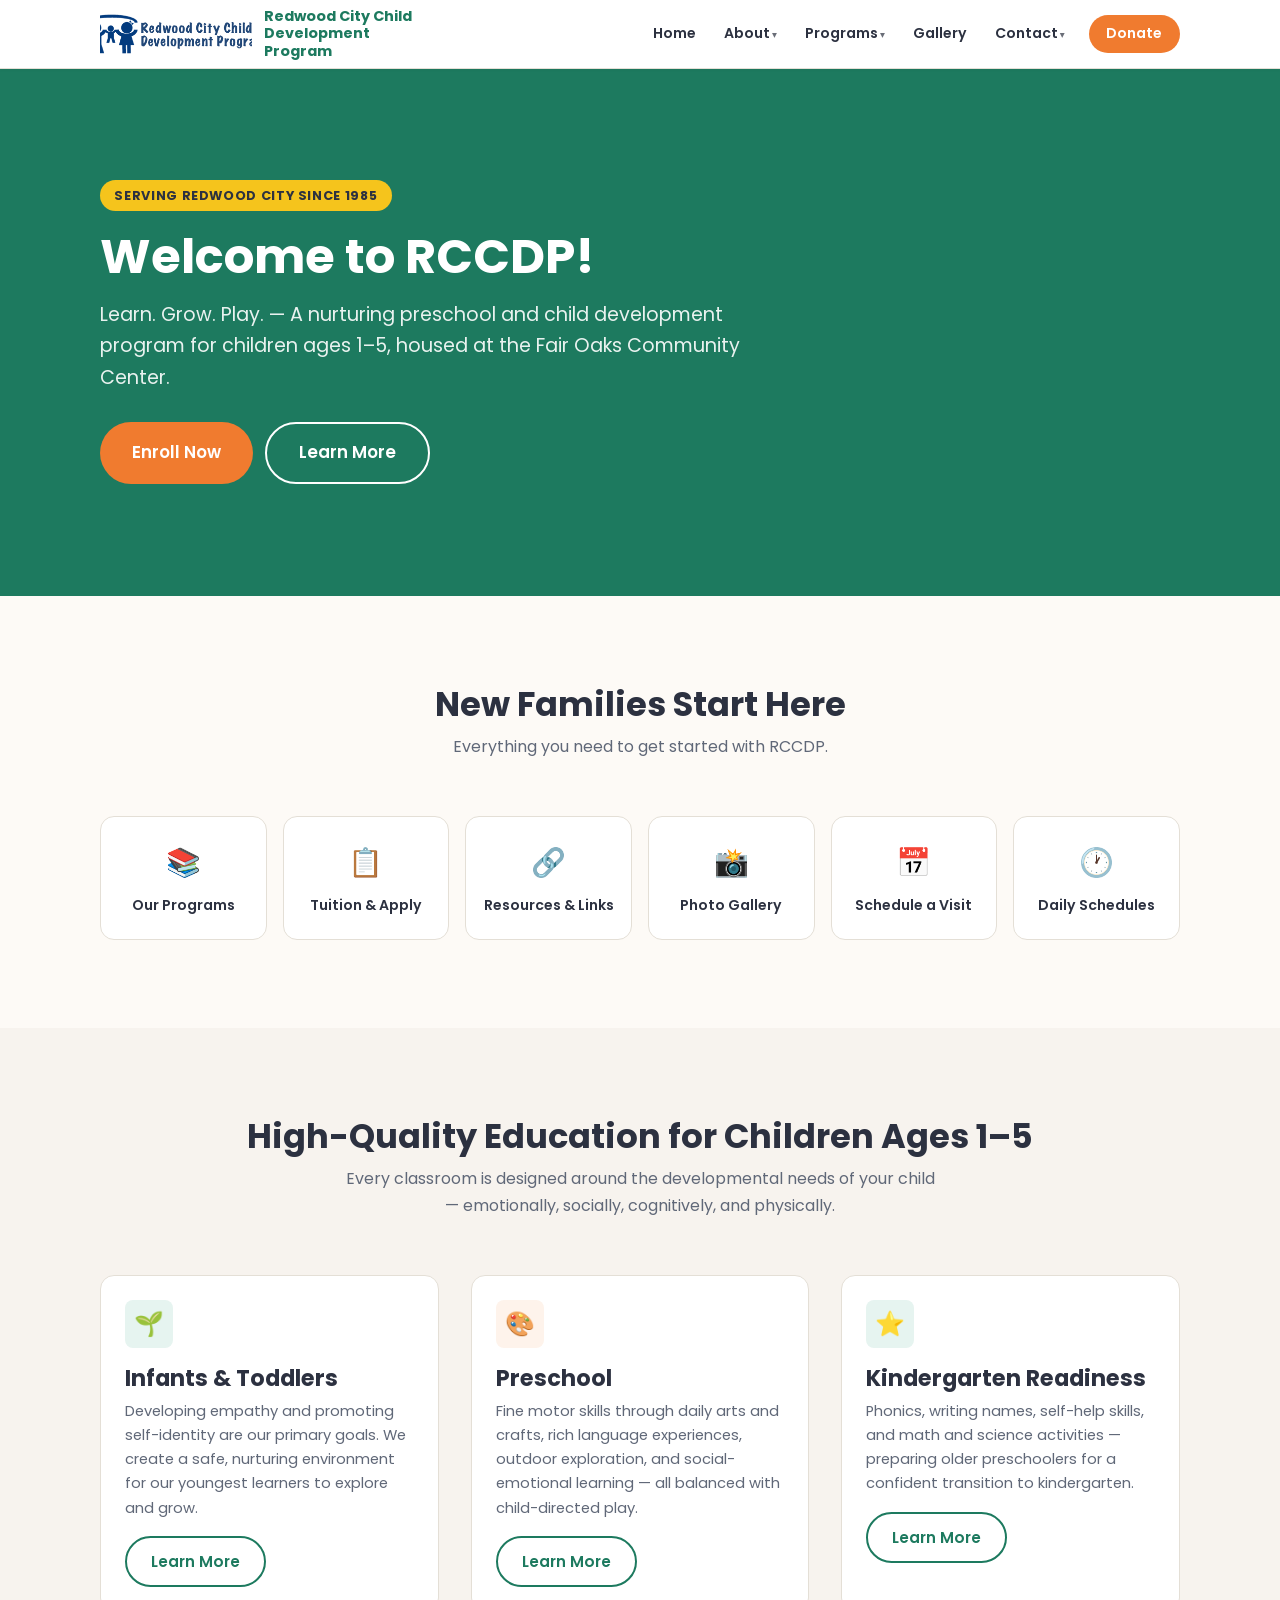
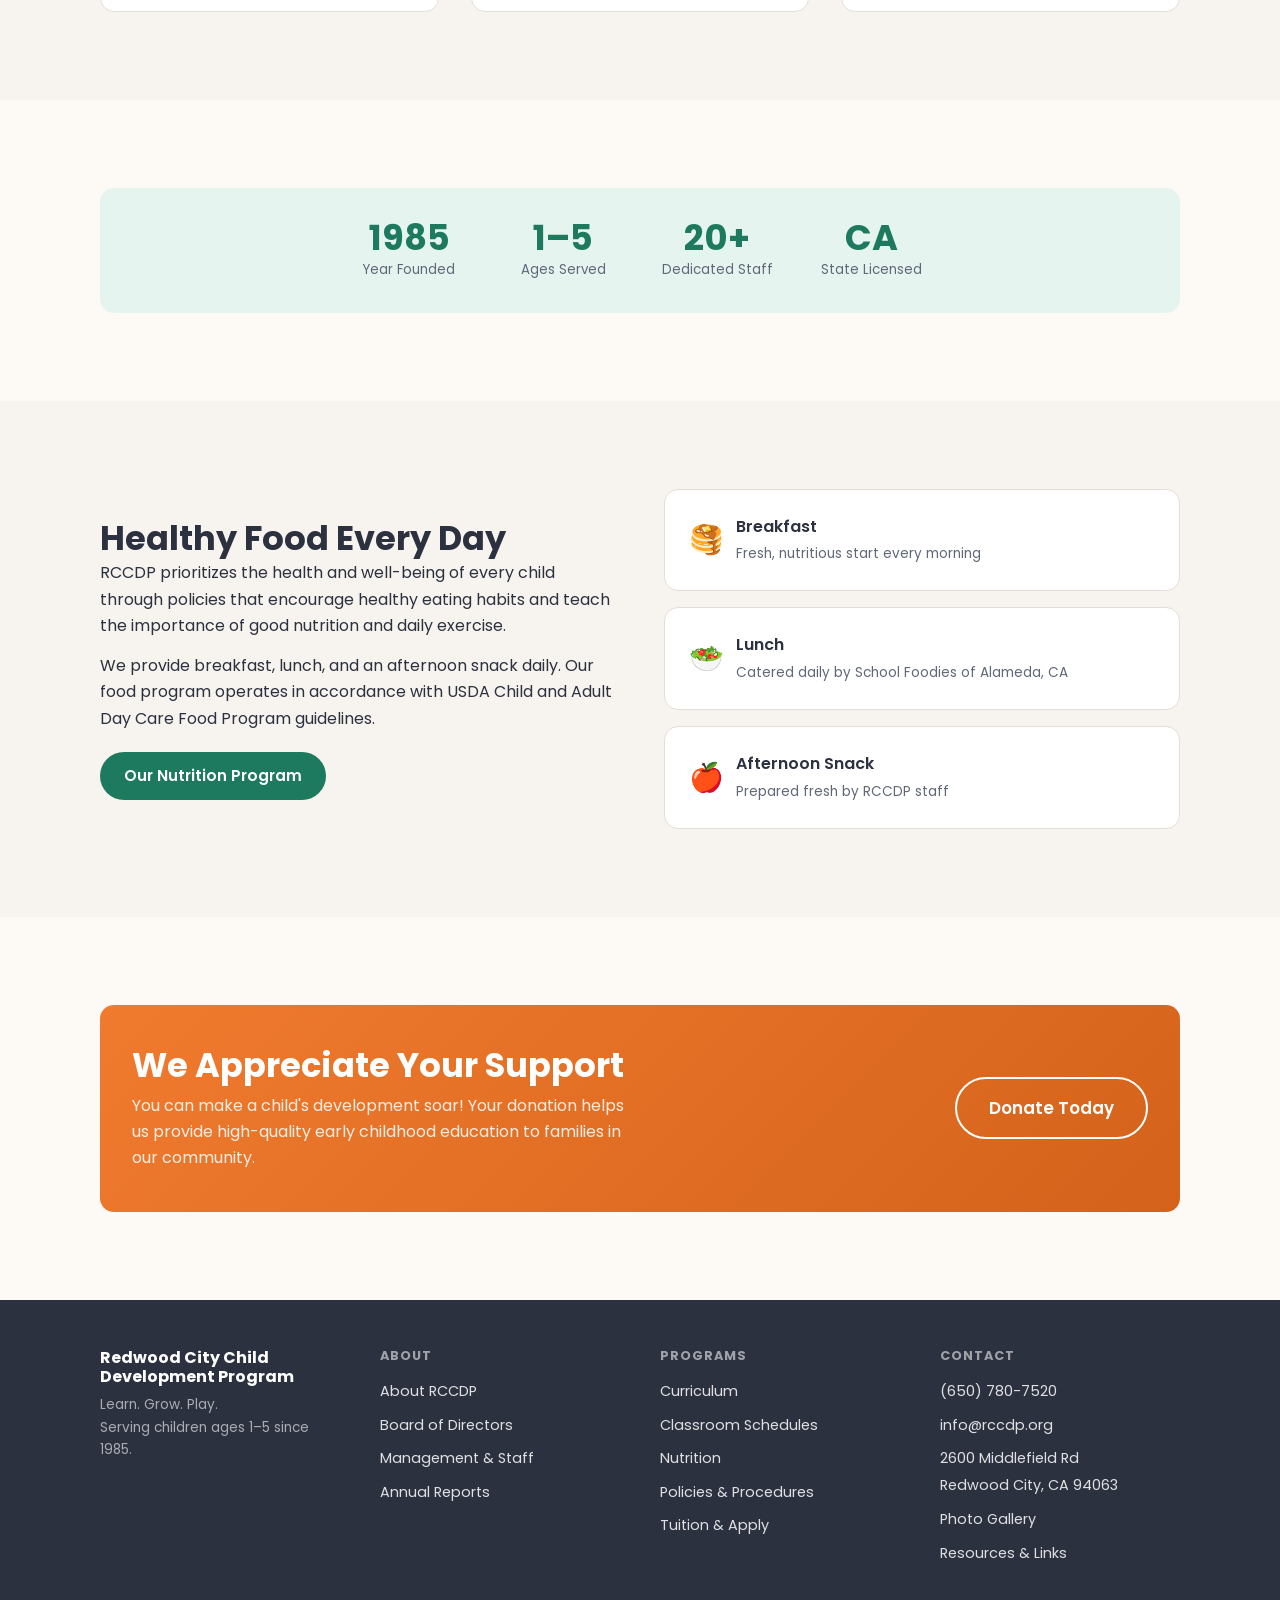
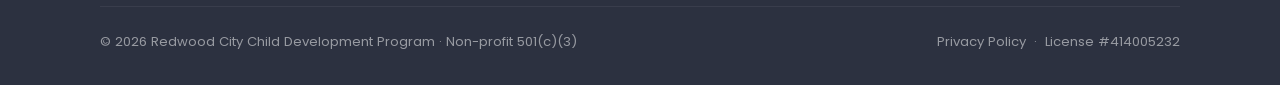
==== index.html @ 1f9e3716 "Build complete static site scaffold for RCCDP migration - 14 HTML pages with new URL structure (/abo" ====
<!DOCTYPE html>
<html lang="en">
<head>
  <meta charset="UTF-8">
  <meta name="viewport" content="width=device-width, initial-scale=1.0">
  <title>Redwood City Child Development Program — Learn. Grow. Play.</title>
  <meta name="description" content="RCCDP is a private, non-profit preschool and child development program in Redwood City, CA, serving children ages 1–5 since 1985.">
  <link rel="icon" type="image/png" href="/assets/images/favicon-32.png">
  <link rel="preconnect" href="https://fonts.googleapis.com">
  <link rel="preconnect" href="https://fonts.gstatic.com" crossorigin>
  <link href="https://fonts.googleapis.com/css2?family=Poppins:wght@400;500;600;700&display=swap" rel="stylesheet">
  <link rel="stylesheet" href="/assets/css/style.css">
</head>
<body>

<div id="site-header"></div>

<main id="main">

  <!-- ── Hero ─────────────────────────────────────────────────── -->
  <section class="hero">
    <div class="container hero__inner">
      <div>
        <span class="hero__badge">Serving Redwood City Since 1985</span>
        <h1>Welcome to RCCDP!</h1>
        <p class="hero__sub">Learn. Grow. Play. — A nurturing preschool and child development program for children ages&nbsp;1–5, housed at the Fair&nbsp;Oaks Community Center.</p>
        <div class="hero__ctas">
          <a href="/enroll/" class="btn btn--accent btn--lg">Enroll Now</a>
          <a href="/about/" class="btn btn--outline-white btn--lg">Learn More</a>
        </div>
      </div>
    </div>
  </section>

  <!-- ── New Families Start Here ───────────────────────────────── -->
  <section class="section">
    <div class="container">
      <div class="section__header">
        <h2>New Families Start Here</h2>
        <p>Everything you need to get started with RCCDP.</p>
      </div>
      <nav class="quicklinks" aria-label="Quick links for new families">
        <a href="/programs/curriculum/" class="quicklink">
          <span class="quicklink__icon">📚</span>
          Our Programs
        </a>
        <a href="/enroll/" class="quicklink">
          <span class="quicklink__icon">📋</span>
          Tuition &amp; Apply
        </a>
        <a href="/resources/" class="quicklink">
          <span class="quicklink__icon">🔗</span>
          Resources &amp; Links
        </a>
        <a href="/gallery/" class="quicklink">
          <span class="quicklink__icon">📸</span>
          Photo Gallery
        </a>
        <a href="/contact/" class="quicklink">
          <span class="quicklink__icon">📅</span>
          Schedule a Visit
        </a>
        <a href="/programs/schedules/" class="quicklink">
          <span class="quicklink__icon">🕐</span>
          Daily Schedules
        </a>
      </nav>
    </div>
  </section>

  <!-- ── Program Groups ─────────────────────────────────────────── -->
  <section class="section section--alt">
    <div class="container">
      <div class="section__header">
        <h2>High-Quality Education for Children Ages&nbsp;1–5</h2>
        <p>Every classroom is designed around the developmental needs of your child — emotionally, socially, cognitively, and physically.</p>
      </div>
      <div class="grid-3">

        <div class="card">
          <div class="card__body">
            <div class="card__icon card__icon--primary">🌱</div>
            <h3>Infants &amp; Toddlers</h3>
            <p>Developing empathy and promoting self-identity are our primary goals. We create a safe, nurturing environment for our youngest learners to explore and grow.</p>
            <a href="/programs/curriculum/#toddlers" class="btn btn--outline" style="margin-top:1rem">Learn More</a>
          </div>
        </div>

        <div class="card">
          <div class="card__body">
            <div class="card__icon card__icon--accent">🎨</div>
            <h3>Preschool</h3>
            <p>Fine motor skills through daily arts and crafts, rich language experiences, outdoor exploration, and social-emotional learning — all balanced with child-directed play.</p>
            <a href="/programs/curriculum/#preschool" class="btn btn--outline" style="margin-top:1rem">Learn More</a>
          </div>
        </div>

        <div class="card">
          <div class="card__body">
            <div class="card__icon card__icon--primary">⭐</div>
            <h3>Kindergarten Readiness</h3>
            <p>Phonics, writing names, self-help skills, and math and science activities — preparing older preschoolers for a confident transition to kindergarten.</p>
            <a href="/programs/curriculum/#kready" class="btn btn--outline" style="margin-top:1rem">Learn More</a>
          </div>
        </div>

      </div>
    </div>
  </section>

  <!-- ── By the numbers ─────────────────────────────────────────── -->
  <section class="section">
    <div class="container">
      <div class="highlight-strip">
        <div class="highlight-strip__item">
          <div class="highlight-strip__num">1985</div>
          <div class="highlight-strip__label">Year Founded</div>
        </div>
        <div class="highlight-strip__item">
          <div class="highlight-strip__num">1–5</div>
          <div class="highlight-strip__label">Ages Served</div>
        </div>
        <div class="highlight-strip__item">
          <div class="highlight-strip__num">20+</div>
          <div class="highlight-strip__label">Dedicated Staff</div>
        </div>
        <div class="highlight-strip__item">
          <div class="highlight-strip__num">CA</div>
          <div class="highlight-strip__label">State Licensed</div>
        </div>
      </div>
    </div>
  </section>

  <!-- ── Nutrition ──────────────────────────────────────────────── -->
  <section class="section section--alt">
    <div class="container">
      <div class="grid-2" style="align-items:center; gap:3rem">
        <div>
          <h2>Healthy Food Every Day</h2>
          <p>RCCDP prioritizes the health and well-being of every child through policies that encourage healthy eating habits and teach the importance of good nutrition and daily exercise.</p>
          <p>We provide breakfast, lunch, and an afternoon snack daily. Our food program operates in accordance with USDA Child and Adult Day Care Food Program guidelines.</p>
          <a href="/programs/nutrition/" class="btn btn--primary" style="margin-top:1.25rem">Our Nutrition Program</a>
        </div>
        <div style="display:grid; gap:1rem">
          <div class="card">
            <div class="card__body" style="display:flex; gap:.75rem; align-items:center">
              <span style="font-size:1.75rem">🥞</span>
              <div><strong>Breakfast</strong><br><span style="font-size:.85rem; color:var(--clr-text-muted)">Fresh, nutritious start every morning</span></div>
            </div>
          </div>
          <div class="card">
            <div class="card__body" style="display:flex; gap:.75rem; align-items:center">
              <span style="font-size:1.75rem">🥗</span>
              <div><strong>Lunch</strong><br><span style="font-size:.85rem; color:var(--clr-text-muted)">Catered daily by School Foodies of Alameda, CA</span></div>
            </div>
          </div>
          <div class="card">
            <div class="card__body" style="display:flex; gap:.75rem; align-items:center">
              <span style="font-size:1.75rem">🍎</span>
              <div><strong>Afternoon Snack</strong><br><span style="font-size:.85rem; color:var(--clr-text-muted)">Prepared fresh by RCCDP staff</span></div>
            </div>
          </div>
        </div>
      </div>
    </div>
  </section>

  <!-- ── CTA ────────────────────────────────────────────────────── -->
  <section class="section">
    <div class="container">
      <div class="cta-banner">
        <div>
          <h2>We Appreciate Your Support</h2>
          <p>You can make a child's development soar! Your donation helps us provide high-quality early childhood education to families in our community.</p>
        </div>
        <a href="https://www.paypal.com/donate/?hosted_button_id=RCCDP"
           class="btn btn--outline-white btn--lg"
           target="_blank" rel="noopener noreferrer">Donate Today</a>
      </div>
    </div>
  </section>

</main>

<div id="site-footer"></div>
<script src="/assets/js/components.js"></script>
</body>
</html>
---- assets/css/style.css ----
/* =========================================================
   RCCDP — style.css
   Redwood City Child Development Program
   Design: warm, modern, kid-friendly, accessible (WCAG AA)
   Font: Poppins (Google Fonts)
   ========================================================= */

/* --- Design Tokens ---------------------------------------- */
:root {
  --clr-primary:       #1d7a5f;   /* deep teal — trustworthy, growth */
  --clr-primary-dark:  #145e49;
  --clr-primary-light: #e6f4f0;

  --clr-accent:        #f07b2f;   /* warm orange — energy, joy */
  --clr-accent-dark:   #d4621a;
  --clr-accent-light:  #fef3eb;

  --clr-yellow:        #f5c41c;   /* sunshine yellow */

  --clr-bg:            #fdfaf6;   /* warm cream — not stark white */
  --clr-surface:       #ffffff;
  --clr-surface-alt:   #f7f3ee;

  --clr-text:          #2c3140;   /* charcoal, not pure black */
  --clr-text-muted:    #606878;
  --clr-border:        #e4dfd6;

  --font:              'Poppins', system-ui, sans-serif;
  --radius:            14px;
  --radius-sm:          8px;
  --radius-pill:       999px;

  --shadow-sm:  0 1px 4px rgba(0,0,0,0.07);
  --shadow:     0 3px 14px rgba(0,0,0,0.09);
  --shadow-lg:  0 8px 32px rgba(0,0,0,0.12);

  --nav-h:      68px;
  --max-w:      1160px;
  --gap:        clamp(1rem, 3vw, 2rem);
}

/* --- Reset ------------------------------------------------- */
*, *::before, *::after { box-sizing: border-box; margin: 0; padding: 0; }
html { scroll-behavior: smooth; }
img, svg { display: block; max-width: 100%; }
a { color: inherit; }
ul, ol { list-style: none; }
button { cursor: pointer; font: inherit; border: none; background: none; }
table { border-collapse: collapse; width: 100%; }

/* --- Base -------------------------------------------------- */
body {
  font-family: var(--font);
  font-size: 1rem;
  line-height: 1.65;
  color: var(--clr-text);
  background: var(--clr-bg);
}

h1, h2, h3, h4 {
  line-height: 1.25;
  font-weight: 700;
  color: var(--clr-text);
}
h1 { font-size: clamp(2rem, 5vw, 3rem); }
h2 { font-size: clamp(1.5rem, 3.5vw, 2.1rem); }
h3 { font-size: clamp(1.1rem, 2.5vw, 1.4rem); }
h4 { font-size: 1.05rem; }

p + p { margin-top: .85rem; }
p + ul, p + ol { margin-top: .5rem; }
ul.body-list, ol.body-list { padding-left: 1.4rem; list-style: disc; }
ul.body-list li, ol.body-list li { margin-bottom: .35rem; }

strong { font-weight: 600; }

/* --- Layout helpers ---------------------------------------- */
.container {
  width: 100%;
  max-width: var(--max-w);
  margin-inline: auto;
  padding-inline: clamp(1rem, 4vw, 2.5rem);
}

.section {
  padding-block: clamp(3rem, 7vw, 5.5rem);
}

.section--alt {
  background: var(--clr-surface-alt);
}

.section--primary {
  background: var(--clr-primary);
  color: #fff;
}
.section--primary h2,
.section--primary h3,
.section--primary p { color: #fff; }

.section__header {
  text-align: center;
  margin-bottom: clamp(2rem, 5vw, 3.5rem);
}
.section__header h2 { margin-bottom: .5rem; }
.section__header p {
  max-width: 60ch;
  margin-inline: auto;
  color: var(--clr-text-muted);
}
.section--primary .section__header p { color: rgba(255,255,255,.8); }

.grid-2 {
  display: grid;
  grid-template-columns: repeat(auto-fit, minmax(min(100%, 480px), 1fr));
  gap: var(--gap);
}
.grid-3 {
  display: grid;
  grid-template-columns: repeat(auto-fit, minmax(min(100%, 300px), 1fr));
  gap: var(--gap);
}

/* --- Buttons ----------------------------------------------- */
.btn {
  display: inline-flex;
  align-items: center;
  gap: .5rem;
  padding: .7rem 1.5rem;
  border-radius: var(--radius-pill);
  font-weight: 600;
  font-size: .95rem;
  text-decoration: none;
  transition: background .18s, transform .12s, box-shadow .18s;
}
.btn:hover { transform: translateY(-1px); box-shadow: var(--shadow); }
.btn:active { transform: translateY(0); }

.btn--primary {
  background: var(--clr-primary);
  color: #fff;
}
.btn--primary:hover { background: var(--clr-primary-dark); }

.btn--accent {
  background: var(--clr-accent);
  color: #fff;
}
.btn--accent:hover { background: var(--clr-accent-dark); }

.btn--outline {
  border: 2px solid var(--clr-primary);
  color: var(--clr-primary);
  background: transparent;
}
.btn--outline:hover { background: var(--clr-primary); color: #fff; }

.btn--outline-white {
  border: 2px solid #fff;
  color: #fff;
  background: transparent;
}
.btn--outline-white:hover { background: rgba(255,255,255,.15); }

.btn--lg { padding: .95rem 2rem; font-size: 1.05rem; }

/* --- Navigation -------------------------------------------- */
#site-header {
  position: sticky;
  top: 0;
  z-index: 1000;
}

.nav {
  background: var(--clr-surface);
  box-shadow: 0 1px 0 var(--clr-border), var(--shadow-sm);
  height: var(--nav-h);
  display: flex;
  align-items: center;
}

.nav__inner {
  display: flex;
  align-items: center;
  justify-content: space-between;
  gap: 1rem;
  width: 100%;
  max-width: var(--max-w);
  margin-inline: auto;
  padding-inline: clamp(1rem, 4vw, 2.5rem);
}

.nav__logo {
  display: flex;
  align-items: center;
  gap: .75rem;
  text-decoration: none;
  flex-shrink: 0;
}
.nav__logo img {
  height: 46px;
  width: auto;
}
.nav__logo-text {
  font-weight: 700;
  font-size: .9rem;
  line-height: 1.2;
  color: var(--clr-primary);
  max-width: 150px;
}

.nav__links {
  display: flex;
  align-items: center;
  gap: .25rem;
}

.nav__item {
  position: relative;
}

.nav__link {
  display: block;
  padding: .5rem .75rem;
  font-size: .88rem;
  font-weight: 600;
  color: var(--clr-text);
  text-decoration: none;
  border-radius: var(--radius-sm);
  white-space: nowrap;
  transition: color .15s, background .15s;
}
.nav__link:hover,
.nav__link.active { color: var(--clr-primary); background: var(--clr-primary-light); }

.nav__link--donate {
  background: var(--clr-accent);
  color: #fff !important;
  padding: .45rem 1.1rem;
  border-radius: var(--radius-pill);
  margin-left: .5rem;
}
.nav__link--donate:hover { background: var(--clr-accent-dark); }

/* Dropdown */
.nav__item--dropdown:hover .nav__dropdown,
.nav__item--dropdown:focus-within .nav__dropdown { display: block; }

.nav__dropdown-toggle::after {
  content: ' ▾';
  font-size: .7em;
  opacity: .7;
}

.nav__dropdown {
  display: none;
  position: absolute;
  top: calc(100% + 6px);
  left: 0;
  min-width: 210px;
  background: var(--clr-surface);
  border: 1px solid var(--clr-border);
  border-radius: var(--radius-sm);
  box-shadow: var(--shadow);
  padding: .4rem 0;
  z-index: 100;
}
.nav__dropdown a {
  display: block;
  padding: .55rem 1.1rem;
  font-size: .85rem;
  font-weight: 500;
  color: var(--clr-text);
  text-decoration: none;
  transition: background .12s, color .12s;
}
.nav__dropdown a:hover { background: var(--clr-primary-light); color: var(--clr-primary); }

/* Hamburger */
.nav__hamburger {
  display: none;
  flex-direction: column;
  gap: 5px;
  padding: .5rem;
  border-radius: var(--radius-sm);
}
.nav__hamburger span {
  display: block;
  width: 24px;
  height: 2px;
  background: var(--clr-text);
  border-radius: 2px;
  transition: transform .25s, opacity .25s;
}
.nav__hamburger[aria-expanded="true"] span:nth-child(1) { transform: translateY(7px) rotate(45deg); }
.nav__hamburger[aria-expanded="true"] span:nth-child(2) { opacity: 0; }
.nav__hamburger[aria-expanded="true"] span:nth-child(3) { transform: translateY(-7px) rotate(-45deg); }

/* Mobile nav */
.nav__mobile {
  display: none;
  background: var(--clr-surface);
  border-top: 1px solid var(--clr-border);
  padding: 1rem 0 1.5rem;
  box-shadow: var(--shadow);
}
.nav__mobile.open { display: block; }

.nav__mobile-list { padding-inline: 1.5rem; }
.nav__mobile-list > li { border-bottom: 1px solid var(--clr-border); }
.nav__mobile-list > li:last-child { border-bottom: none; }

.nav__mobile-list a {
  display: block;
  padding: .7rem 0;
  font-weight: 600;
  font-size: .95rem;
  color: var(--clr-text);
  text-decoration: none;
}
.nav__mobile-list a:hover { color: var(--clr-primary); }

.nav__mobile-sub { padding-left: 1rem; }
.nav__mobile-sub a {
  font-weight: 400;
  font-size: .9rem;
  padding: .45rem 0;
  color: var(--clr-text-muted);
}

.nav__mobile-donate {
  display: inline-block;
  margin: 1rem 1.5rem 0;
  padding: .65rem 1.5rem;
  background: var(--clr-accent);
  color: #fff !important;
  border-radius: var(--radius-pill);
  font-weight: 700;
  font-size: .95rem;
  text-decoration: none;
}

/* --- Footer ------------------------------------------------ */
.footer {
  background: var(--clr-text);
  color: rgba(255,255,255,.85);
  padding-block: 3rem 2rem;
}
.footer a { color: rgba(255,255,255,.85); text-decoration: none; }
.footer a:hover { color: #fff; text-decoration: underline; }

.footer__grid {
  display: grid;
  grid-template-columns: repeat(auto-fit, minmax(200px, 1fr));
  gap: 2.5rem;
  margin-bottom: 2.5rem;
}

.footer__brand .nav__logo-text { color: #fff; max-width: 240px; font-size: 1rem; }
.footer__tagline { font-size: .85rem; opacity: .7; margin-top: .5rem; }

.footer__col h4 {
  font-size: .8rem;
  font-weight: 700;
  letter-spacing: .08em;
  text-transform: uppercase;
  color: rgba(255,255,255,.55);
  margin-bottom: .9rem;
}
.footer__col ul li + li { margin-top: .45rem; }
.footer__col ul a { font-size: .9rem; }

.footer__bottom {
  border-top: 1px solid rgba(255,255,255,.1);
  padding-top: 1.5rem;
  display: flex;
  flex-wrap: wrap;
  gap: .75rem;
  justify-content: space-between;
  align-items: center;
  font-size: .82rem;
  opacity: .6;
}

/* --- Hero -------------------------------------------------- */
.hero {
  background: var(--clr-primary);
  color: #fff;
  padding-block: clamp(3.5rem, 9vw, 7rem);
  position: relative;
  overflow: hidden;
}
.hero::before {
  content: '';
  position: absolute;
  inset: 0;
  background: url('/assets/images/hero-bg.jpg') center/cover no-repeat;
  opacity: .18;
}
.hero__inner {
  position: relative;
  display: grid;
  grid-template-columns: 1fr;
  gap: 2rem;
  align-items: center;
}
.hero__badge {
  display: inline-block;
  background: var(--clr-yellow);
  color: var(--clr-text);
  font-size: .8rem;
  font-weight: 700;
  letter-spacing: .05em;
  text-transform: uppercase;
  padding: .3rem .9rem;
  border-radius: var(--radius-pill);
  margin-bottom: 1rem;
}
.hero h1 { color: #fff; margin-bottom: .75rem; }
.hero__sub { font-size: clamp(1rem, 2.5vw, 1.2rem); opacity: .9; max-width: 55ch; margin-bottom: 1.75rem; }
.hero__ctas { display: flex; flex-wrap: wrap; gap: .75rem; }

/* --- Page hero (inner pages) ------------------------------- */
.page-hero {
  background: var(--clr-primary);
  color: #fff;
  padding-block: clamp(2.5rem, 6vw, 4.5rem);
}
.page-hero h1 { color: #fff; margin-bottom: .4rem; }
.page-hero p { opacity: .85; max-width: 60ch; }

/* Breadcrumb */
.breadcrumb {
  font-size: .82rem;
  opacity: .75;
  margin-bottom: .6rem;
}
.breadcrumb a { color: #fff; text-decoration: none; }
.breadcrumb a:hover { text-decoration: underline; }
.breadcrumb span::before { content: ' / '; }

/* --- Cards ------------------------------------------------- */
.card {
  background: var(--clr-surface);
  border: 1px solid var(--clr-border);
  border-radius: var(--radius);
  overflow: hidden;
  transition: box-shadow .2s, transform .2s;
}
.card:hover { box-shadow: var(--shadow); transform: translateY(-2px); }

.card__body { padding: 1.5rem; }
.card__icon {
  width: 48px;
  height: 48px;
  border-radius: var(--radius-sm);
  display: flex;
  align-items: center;
  justify-content: center;
  font-size: 1.5rem;
  margin-bottom: 1rem;
}
.card__icon--primary { background: var(--clr-primary-light); }
.card__icon--accent  { background: var(--clr-accent-light); }

.card h3 { margin-bottom: .4rem; }
.card p  { font-size: .92rem; color: var(--clr-text-muted); }

/* Staff card */
.staff-grid {
  display: grid;
  grid-template-columns: repeat(auto-fill, minmax(min(100%, 260px), 1fr));
  gap: 1.5rem;
}
.staff-card {
  background: var(--clr-surface);
  border: 1px solid var(--clr-border);
  border-radius: var(--radius);
  overflow: hidden;
  text-align: center;
}
.staff-card__photo {
  width: 100%;
  aspect-ratio: 1;
  object-fit: cover;
  background: var(--clr-primary-light);
}
.staff-card__photo-placeholder {
  width: 100%;
  aspect-ratio: 1;
  background: var(--clr-primary-light);
  display: flex;
  align-items: center;
  justify-content: center;
  font-size: 3rem;
  color: var(--clr-primary);
}
.staff-card__body { padding: 1.25rem 1rem; }
.staff-card__name { font-weight: 700; font-size: 1rem; margin-bottom: .15rem; }
.staff-card__title { font-size: .82rem; color: var(--clr-primary); font-weight: 600; margin-bottom: .6rem; }
.staff-card__bio { font-size: .82rem; color: var(--clr-text-muted); line-height: 1.5; }

/* Board card */
.board-grid {
  display: grid;
  grid-template-columns: repeat(auto-fill, minmax(min(100%, 340px), 1fr));
  gap: 1.5rem;
}
.board-card {
  background: var(--clr-surface);
  border: 1px solid var(--clr-border);
  border-radius: var(--radius);
  padding: 1.75rem;
}
.board-card__name { font-weight: 700; font-size: 1.1rem; margin-bottom: .15rem; }
.board-card__role { color: var(--clr-primary); font-weight: 600; font-size: .88rem; margin-bottom: .85rem; }
.board-card p { font-size: .9rem; color: var(--clr-text-muted); line-height: 1.6; }

/* Doc download card */
.doc-grid {
  display: grid;
  grid-template-columns: repeat(auto-fill, minmax(min(100%, 280px), 1fr));
  gap: 1.25rem;
}
.doc-card {
  background: var(--clr-surface);
  border: 1px solid var(--clr-border);
  border-radius: var(--radius);
  padding: 1.25rem 1.5rem;
  display: flex;
  align-items: center;
  gap: 1rem;
  text-decoration: none;
  transition: box-shadow .18s, transform .15s, border-color .15s;
}
.doc-card:hover {
  box-shadow: var(--shadow);
  transform: translateY(-2px);
  border-color: var(--clr-primary);
}
.doc-card__icon {
  font-size: 2rem;
  flex-shrink: 0;
  width: 48px;
  text-align: center;
}
.doc-card__text { flex: 1; min-width: 0; }
.doc-card__name { font-weight: 600; font-size: .95rem; color: var(--clr-text); margin-bottom: .15rem; }
.doc-card__meta { font-size: .8rem; color: var(--clr-text-muted); }

/* --- Tables ------------------------------------------------ */
.table-wrap { overflow-x: auto; -webkit-overflow-scrolling: touch; border-radius: var(--radius); border: 1px solid var(--clr-border); }
.tbl { width: 100%; border-collapse: collapse; font-size: .93rem; }
.tbl thead { background: var(--clr-primary); color: #fff; }
.tbl th { padding: .85rem 1rem; text-align: left; font-weight: 600; font-size: .85rem; letter-spacing: .02em; }
.tbl td { padding: .75rem 1rem; border-top: 1px solid var(--clr-border); }
.tbl tbody tr:hover { background: var(--clr-primary-light); }
.tbl tbody tr:nth-child(even) { background: var(--clr-surface-alt); }
.tbl tbody tr:nth-child(even):hover { background: var(--clr-primary-light); }
.tbl td:first-child { font-weight: 500; }

/* Rate table variant */
.rate-section { margin-bottom: 2.5rem; }
.rate-section h3 {
  background: var(--clr-accent-light);
  border-left: 4px solid var(--clr-accent);
  padding: .75rem 1.1rem;
  border-radius: 0 var(--radius-sm) var(--radius-sm) 0;
  margin-bottom: 0;
  font-size: 1rem;
}

/* --- Highlights / feature strips --------------------------- */
.highlight-strip {
  display: flex;
  flex-wrap: wrap;
  gap: 1.5rem;
  align-items: center;
  justify-content: center;
  padding: 2rem;
  background: var(--clr-primary-light);
  border-radius: var(--radius);
}
.highlight-strip__item {
  text-align: center;
  min-width: 130px;
}
.highlight-strip__num {
  font-size: 2.2rem;
  font-weight: 700;
  color: var(--clr-primary);
  line-height: 1;
}
.highlight-strip__label { font-size: .83rem; color: var(--clr-text-muted); margin-top: .2rem; }

/* --- Quick links (homepage) -------------------------------- */
.quicklinks {
  display: grid;
  grid-template-columns: repeat(auto-fit, minmax(150px, 1fr));
  gap: 1rem;
}
.quicklink {
  display: flex;
  flex-direction: column;
  align-items: center;
  gap: .5rem;
  padding: 1.4rem 1rem;
  background: var(--clr-surface);
  border: 1px solid var(--clr-border);
  border-radius: var(--radius);
  text-decoration: none;
  color: var(--clr-text);
  font-weight: 600;
  font-size: .88rem;
  text-align: center;
  transition: box-shadow .18s, transform .15s, border-color .15s, background .15s;
}
.quicklink:hover {
  border-color: var(--clr-primary);
  background: var(--clr-primary-light);
  color: var(--clr-primary);
  transform: translateY(-2px);
  box-shadow: var(--shadow-sm);
}
.quicklink__icon { font-size: 1.75rem; }

/* --- CTA banner -------------------------------------------- */
.cta-banner {
  background: linear-gradient(135deg, var(--clr-accent) 0%, #d4621a 100%);
  color: #fff;
  border-radius: var(--radius);
  padding: 2.5rem 2rem;
  display: flex;
  flex-wrap: wrap;
  align-items: center;
  justify-content: space-between;
  gap: 1.5rem;
}
.cta-banner h2 { color: #fff; margin-bottom: .35rem; }
.cta-banner p  { color: rgba(255,255,255,.88); max-width: 50ch; }
.cta-banner .btn--outline-white:hover { background: rgba(255,255,255,.2); }

/* --- Contact info ------------------------------------------ */
.contact-block {
  display: flex;
  gap: 1rem;
  align-items: flex-start;
  margin-bottom: 1.25rem;
}
.contact-block__icon {
  font-size: 1.25rem;
  flex-shrink: 0;
  width: 36px;
  height: 36px;
  background: var(--clr-primary-light);
  border-radius: 50%;
  display: flex;
  align-items: center;
  justify-content: center;
  color: var(--clr-primary);
}
.contact-block__label { font-size: .78rem; font-weight: 600; text-transform: uppercase; letter-spacing: .06em; color: var(--clr-text-muted); margin-bottom: .15rem; }
.contact-block__val { font-weight: 500; }
.contact-block__val a { color: var(--clr-primary); text-decoration: none; }
.contact-block__val a:hover { text-decoration: underline; }

/* --- Resources list ---------------------------------------- */
.resource-group { margin-bottom: 2.5rem; }
.resource-group h3 {
  font-size: 1rem;
  font-weight: 700;
  color: var(--clr-primary);
  border-bottom: 2px solid var(--clr-primary-light);
  padding-bottom: .4rem;
  margin-bottom: 1rem;
}
.resource-list li {
  padding: .5rem 0;
  border-bottom: 1px solid var(--clr-border);
  font-size: .93rem;
}
.resource-list li:last-child { border-bottom: none; }
.resource-list a { color: var(--clr-primary); text-decoration: none; font-weight: 500; }
.resource-list a:hover { text-decoration: underline; }

/* --- Lightbox ---------------------------------------------- */
.lightbox-overlay {
  display: none;
  position: fixed;
  inset: 0;
  background: rgba(0,0,0,.82);
  z-index: 9000;
  align-items: center;
  justify-content: center;
  padding: 1rem;
}
.lightbox-overlay.open { display: flex; }
.lightbox-box {
  background: #fff;
  border-radius: var(--radius);
  overflow: hidden;
  width: 100%;
  max-width: 900px;
  max-height: 90vh;
  display: flex;
  flex-direction: column;
  box-shadow: var(--shadow-lg);
}
.lightbox-bar {
  display: flex;
  align-items: center;
  justify-content: space-between;
  padding: .75rem 1rem;
  border-bottom: 1px solid var(--clr-border);
  background: var(--clr-surface-alt);
}
.lightbox-title { font-weight: 600; font-size: .92rem; color: var(--clr-text); white-space: nowrap; overflow: hidden; text-overflow: ellipsis; }
.lightbox-close {
  font-size: 1.4rem;
  color: var(--clr-text-muted);
  padding: .2rem .5rem;
  border-radius: var(--radius-sm);
}
.lightbox-close:hover { background: var(--clr-border); color: var(--clr-text); }
.lightbox-iframe {
  flex: 1;
  width: 100%;
  min-height: 500px;
  border: none;
}
.lightbox-fallback { padding: 2rem; text-align: center; font-size: .92rem; }
.lightbox-fallback a { color: var(--clr-primary); font-weight: 600; }

/* Gallery grid */
.gallery-grid {
  display: grid;
  grid-template-columns: repeat(auto-fill, minmax(min(100%, 240px), 1fr));
  gap: .75rem;
}
.gallery-thumb {
  aspect-ratio: 1;
  overflow: hidden;
  border-radius: var(--radius-sm);
  cursor: pointer;
  position: relative;
}
.gallery-thumb img {
  width: 100%;
  height: 100%;
  object-fit: cover;
  transition: transform .25s;
}
.gallery-thumb:hover img { transform: scale(1.05); }
.gallery-thumb::after {
  content: '🔍';
  position: absolute;
  inset: 0;
  background: rgba(0,0,0,.35);
  display: flex;
  align-items: center;
  justify-content: center;
  font-size: 1.5rem;
  opacity: 0;
  transition: opacity .2s;
}
.gallery-thumb:hover::after { opacity: 1; }

/* --- Stories ----------------------------------------------- */
.story-card {
  background: var(--clr-surface);
  border: 1px solid var(--clr-border);
  border-left: 4px solid var(--clr-primary);
  border-radius: 0 var(--radius) var(--radius) 0;
  padding: 1.5rem 1.75rem;
}
.story-card h3 { margin-bottom: .5rem; }
.story-card p { font-size: .92rem; color: var(--clr-text-muted); }

/* --- Notices ----------------------------------------------- */
.notice {
  background: var(--clr-primary-light);
  border-left: 4px solid var(--clr-primary);
  border-radius: 0 var(--radius-sm) var(--radius-sm) 0;
  padding: 1rem 1.25rem;
  font-size: .9rem;
  color: var(--clr-text);
}
.notice a { color: var(--clr-primary); }

/* USDA notice */
.usda-notice {
  background: var(--clr-surface-alt);
  border: 1px solid var(--clr-border);
  border-radius: var(--radius-sm);
  padding: 1.1rem 1.25rem;
  font-size: .8rem;
  color: var(--clr-text-muted);
  margin-top: 2rem;
}

/* --- Schedule label chips ---------------------------------- */
.chip {
  display: inline-block;
  padding: .2rem .7rem;
  border-radius: var(--radius-pill);
  font-size: .75rem;
  font-weight: 700;
  letter-spacing: .03em;
}
.chip--primary { background: var(--clr-primary-light); color: var(--clr-primary); }
.chip--accent  { background: var(--clr-accent-light);  color: var(--clr-accent-dark); }

/* --- Privacy policy prose ---------------------------------- */
.prose h2 { margin-top: 2.5rem; margin-bottom: .75rem; font-size: 1.3rem; }
.prose h3 { margin-top: 2rem; margin-bottom: .5rem; }
.prose p  { margin-bottom: 1rem; }
.prose ul { list-style: disc; padding-left: 1.5rem; margin-bottom: 1rem; }
.prose ul li { margin-bottom: .3rem; }
.prose a  { color: var(--clr-primary); }

/* --- Responsive -------------------------------------------- */
@media (max-width: 860px) {
  .nav__links { display: none; }
  .nav__hamburger { display: flex; }
}

@media (max-width: 600px) {
  .cta-banner { flex-direction: column; text-align: center; }
  .highlight-strip { gap: 1rem; }
  .hero__ctas { flex-direction: column; align-items: flex-start; }
}

/* --- Skip link (accessibility) ----------------------------- */
.skip-link {
  position: absolute;
  top: -100%;
  left: 0;
  background: var(--clr-primary);
  color: #fff;
  padding: .5rem 1rem;
  border-radius: 0 0 var(--radius-sm) 0;
  font-weight: 600;
  z-index: 9999;
}
.skip-link:focus { top: 0; }
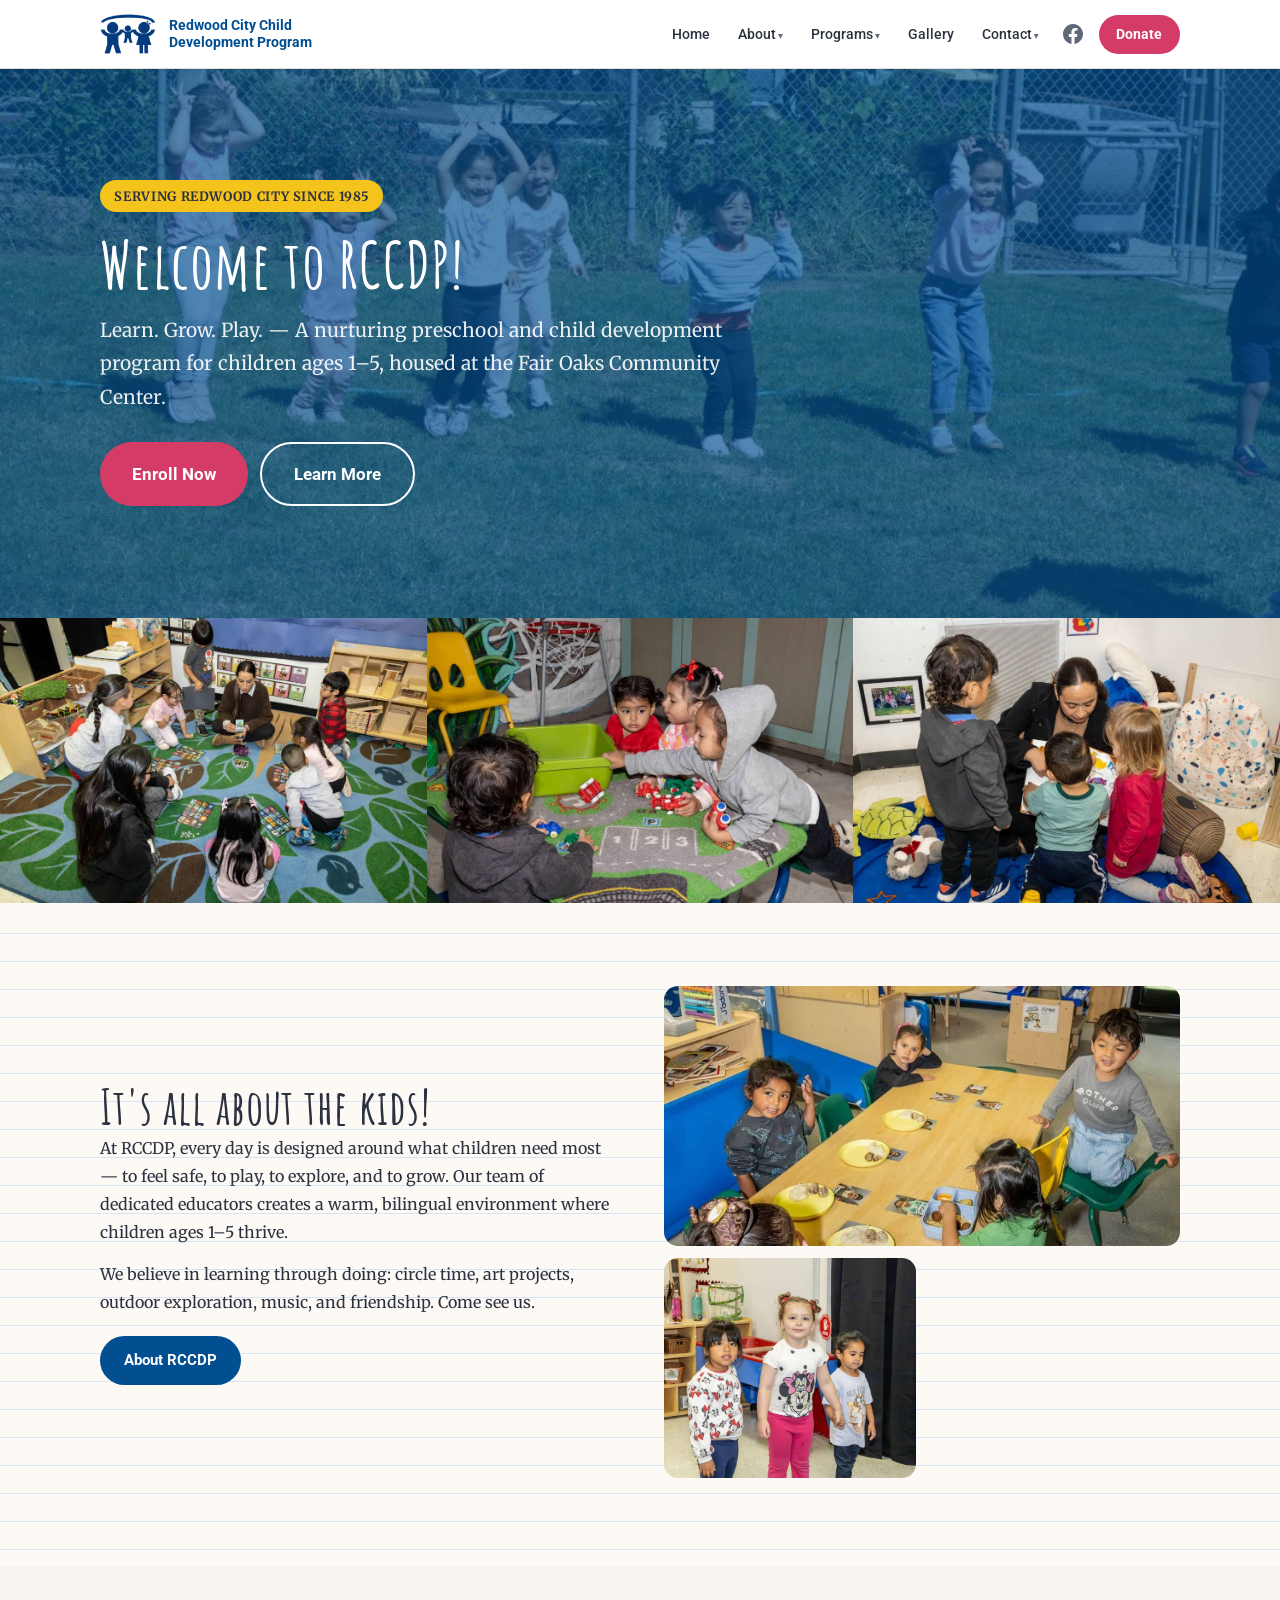
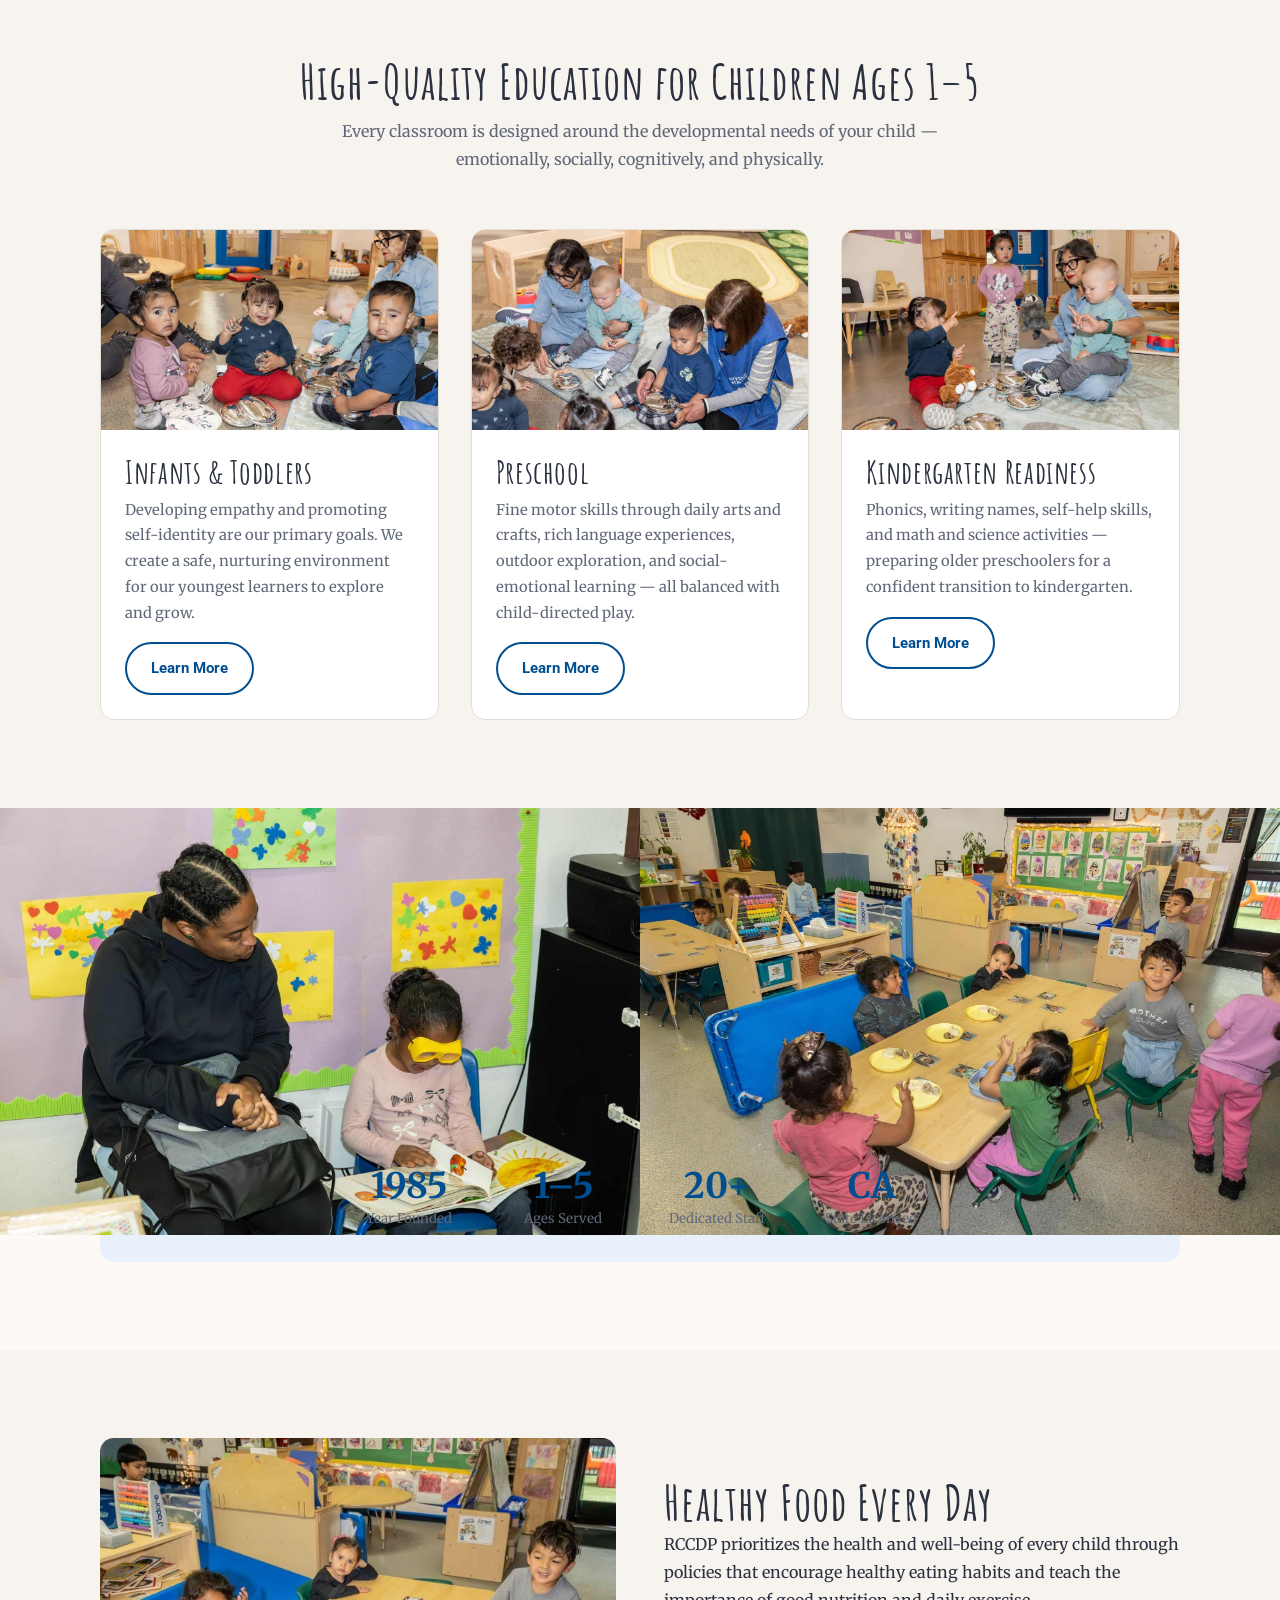
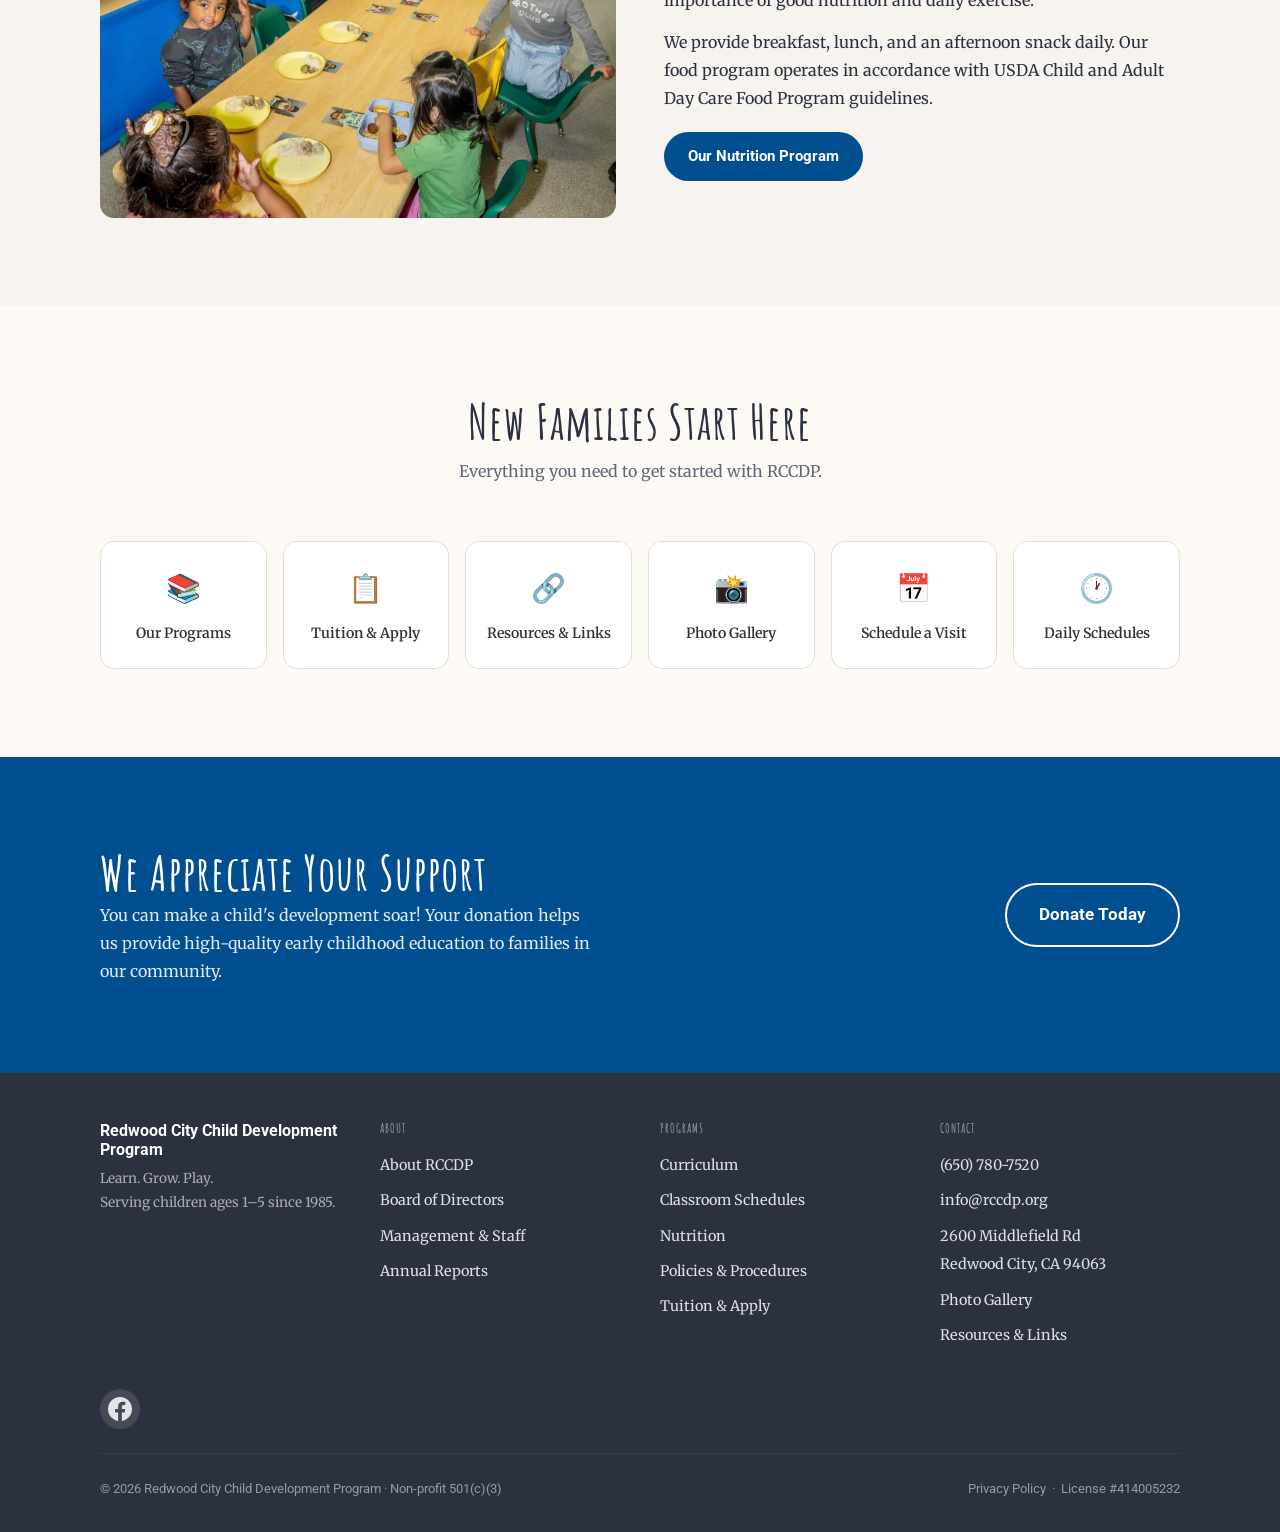
==== commit ff8ef005: "Photos: fix staff crop, homepage photos, hero photos on all pages Staff photos: - Replace 600x600 WP" ====
--- a/index.html
+++ b/index.html
@@ -8,7 +8,6 @@
   <link rel="icon" type="image/png" href="/assets/images/favicon-32.png">
   <link rel="preconnect" href="https://fonts.googleapis.com">
   <link rel="preconnect" href="https://fonts.gstatic.com" crossorigin>
-  <link href="https://fonts.googleapis.com/css2?family=Poppins:wght@400;500;600;700&display=swap" rel="stylesheet">
   <link rel="stylesheet" href="/assets/css/style.css">
 </head>
 <body>
@@ -32,39 +31,28 @@
     </div>
   </section>
 
-  <!-- ── New Families Start Here ───────────────────────────────── -->
-  <section class="section">
-    <div class="container">
-      <div class="section__header">
-        <h2>New Families Start Here</h2>
-        <p>Everything you need to get started with RCCDP.</p>
-      </div>
-      <nav class="quicklinks" aria-label="Quick links for new families">
-        <a href="/programs/curriculum/" class="quicklink">
-          <span class="quicklink__icon">📚</span>
-          Our Programs
-        </a>
-        <a href="/enroll/" class="quicklink">
-          <span class="quicklink__icon">📋</span>
-          Tuition &amp; Apply
-        </a>
-        <a href="/resources/" class="quicklink">
-          <span class="quicklink__icon">🔗</span>
-          Resources &amp; Links
-        </a>
-        <a href="/gallery/" class="quicklink">
-          <span class="quicklink__icon">📸</span>
-          Photo Gallery
-        </a>
-        <a href="/contact/" class="quicklink">
-          <span class="quicklink__icon">📅</span>
-          Schedule a Visit
-        </a>
-        <a href="/programs/schedules/" class="quicklink">
-          <span class="quicklink__icon">🕐</span>
-          Daily Schedules
-        </a>
-      </nav>
+  <!-- ── Photo strip ───────────────────────────────────────────── -->
+  <section class="photo-strip" aria-label="Photos of RCCDP children">
+    <img src="/assets/images/SY-0234.jpg" alt="Children in circle time" loading="eager">
+    <img src="/assets/images/SY-0052.jpg" alt="Children playing at RCCDP" loading="eager">
+    <img src="/assets/images/SY-0155.jpg" alt="Classroom activity at RCCDP" loading="eager">
+  </section>
+
+  <!-- ── It's all about the kids ──────────────────────────────── -->
+  <section class="section section--notepad">
+    <div class="container">
+      <div class="grid-2" style="align-items:center; gap:3rem">
+        <div>
+          <h2>It's all about the kids!</h2>
+          <p>At RCCDP, every day is designed around what children need most — to feel safe, to play, to explore, and to grow. Our team of dedicated educators creates a warm, bilingual environment where children ages 1–5 thrive.</p>
+          <p>We believe in learning through doing: circle time, art projects, outdoor exploration, music, and friendship. Come see us.</p>
+          <a href="/about/" class="btn btn--primary" style="margin-top:1.25rem">About RCCDP</a>
+        </div>
+        <div class="photo-collage">
+          <img src="/assets/images/SY-0374.jpg" alt="Children learning at RCCDP" loading="lazy">
+          <img src="/assets/images/SY-0300.jpg" alt="Kids at RCCDP" loading="lazy">
+        </div>
+      </div>
     </div>
   </section>
 
@@ -78,8 +66,9 @@
       <div class="grid-3">
 
         <div class="card">
+          <img src="/assets/images/SY-0001.jpg" alt="Infants and toddlers at RCCDP"
+               loading="lazy" style="width:100%; height:200px; object-fit:cover;">
           <div class="card__body">
-            <div class="card__icon card__icon--primary">🌱</div>
             <h3>Infants &amp; Toddlers</h3>
             <p>Developing empathy and promoting self-identity are our primary goals. We create a safe, nurturing environment for our youngest learners to explore and grow.</p>
             <a href="/programs/curriculum/#toddlers" class="btn btn--outline" style="margin-top:1rem">Learn More</a>
@@ -87,8 +76,9 @@
         </div>
 
         <div class="card">
+          <img src="/assets/images/SY-0083.jpg" alt="Preschool children at RCCDP"
+               loading="lazy" style="width:100%; height:200px; object-fit:cover;">
           <div class="card__body">
-            <div class="card__icon card__icon--accent">🎨</div>
             <h3>Preschool</h3>
             <p>Fine motor skills through daily arts and crafts, rich language experiences, outdoor exploration, and social-emotional learning — all balanced with child-directed play.</p>
             <a href="/programs/curriculum/#preschool" class="btn btn--outline" style="margin-top:1rem">Learn More</a>
@@ -96,8 +86,9 @@
         </div>
 
         <div class="card">
+          <img src="/assets/images/SY-0112.jpg" alt="Kindergarten readiness at RCCDP"
+               loading="lazy" style="width:100%; height:200px; object-fit:cover;">
           <div class="card__body">
-            <div class="card__icon card__icon--primary">⭐</div>
             <h3>Kindergarten Readiness</h3>
             <p>Phonics, writing names, self-help skills, and math and science activities — preparing older preschoolers for a confident transition to kindergarten.</p>
             <a href="/programs/curriculum/#kready" class="btn btn--outline" style="margin-top:1rem">Learn More</a>
@@ -108,6 +99,12 @@
     </div>
   </section>
 
+  <!-- ── Second photo strip ────────────────────────────────────── -->
+  <section class="photo-strip photo-strip--2" aria-label="More photos of RCCDP">
+    <img src="/assets/images/SY-0200.jpg" alt="RCCDP classroom" loading="lazy">
+    <img src="/assets/images/SY-0375.jpg" alt="Children at play" loading="lazy">
+  </section>
+
   <!-- ── By the numbers ─────────────────────────────────────────── -->
   <section class="section">
     <div class="container">
@@ -136,45 +133,63 @@
   <section class="section section--alt">
     <div class="container">
       <div class="grid-2" style="align-items:center; gap:3rem">
+        <img src="/assets/images/SY-0374.jpg" alt="RCCDP nutrition and mealtime"
+             loading="lazy" style="width:100%; border-radius:var(--radius); max-height:380px; object-fit:cover;">
         <div>
           <h2>Healthy Food Every Day</h2>
           <p>RCCDP prioritizes the health and well-being of every child through policies that encourage healthy eating habits and teach the importance of good nutrition and daily exercise.</p>
           <p>We provide breakfast, lunch, and an afternoon snack daily. Our food program operates in accordance with USDA Child and Adult Day Care Food Program guidelines.</p>
           <a href="/programs/nutrition/" class="btn btn--primary" style="margin-top:1.25rem">Our Nutrition Program</a>
         </div>
-        <div style="display:grid; gap:1rem">
-          <div class="card">
-            <div class="card__body" style="display:flex; gap:.75rem; align-items:center">
-              <span style="font-size:1.75rem">🥞</span>
-              <div><strong>Breakfast</strong><br><span style="font-size:.85rem; color:var(--clr-text-muted)">Fresh, nutritious start every morning</span></div>
-            </div>
-          </div>
-          <div class="card">
-            <div class="card__body" style="display:flex; gap:.75rem; align-items:center">
-              <span style="font-size:1.75rem">🥗</span>
-              <div><strong>Lunch</strong><br><span style="font-size:.85rem; color:var(--clr-text-muted)">Catered daily by School Foodies of Alameda, CA</span></div>
-            </div>
-          </div>
-          <div class="card">
-            <div class="card__body" style="display:flex; gap:.75rem; align-items:center">
-              <span style="font-size:1.75rem">🍎</span>
-              <div><strong>Afternoon Snack</strong><br><span style="font-size:.85rem; color:var(--clr-text-muted)">Prepared fresh by RCCDP staff</span></div>
-            </div>
-          </div>
-        </div>
-      </div>
+      </div>
+    </div>
+  </section>
+
+  <!-- ── New Families Start Here ───────────────────────────────── -->
+  <section class="section">
+    <div class="container">
+      <div class="section__header">
+        <h2>New Families Start Here</h2>
+        <p>Everything you need to get started with RCCDP.</p>
+      </div>
+      <nav class="quicklinks" aria-label="Quick links for new families">
+        <a href="/programs/curriculum/" class="quicklink">
+          <span class="quicklink__icon">📚</span>
+          Our Programs
+        </a>
+        <a href="/enroll/" class="quicklink">
+          <span class="quicklink__icon">📋</span>
+          Tuition &amp; Apply
+        </a>
+        <a href="/resources/" class="quicklink">
+          <span class="quicklink__icon">🔗</span>
+          Resources &amp; Links
+        </a>
+        <a href="/gallery/" class="quicklink">
+          <span class="quicklink__icon">📸</span>
+          Photo Gallery
+        </a>
+        <a href="/contact/" class="quicklink">
+          <span class="quicklink__icon">📅</span>
+          Schedule a Visit
+        </a>
+        <a href="/programs/schedules/" class="quicklink">
+          <span class="quicklink__icon">🕐</span>
+          Daily Schedules
+        </a>
+      </nav>
     </div>
   </section>
 
   <!-- ── CTA ────────────────────────────────────────────────────── -->
-  <section class="section">
-    <div class="container">
-      <div class="cta-banner">
+  <section class="section section--primary">
+    <div class="container">
+      <div style="display:flex; flex-wrap:wrap; align-items:center; justify-content:space-between; gap:1.5rem">
         <div>
-          <h2>We Appreciate Your Support</h2>
-          <p>You can make a child's development soar! Your donation helps us provide high-quality early childhood education to families in our community.</p>
-        </div>
-        <a href="https://www.paypal.com/donate/?hosted_button_id=RCCDP"
+          <h2 style="color:#fff">We Appreciate Your Support</h2>
+          <p style="color:rgba(255,255,255,.88); max-width:50ch">You can make a child's development soar! Your donation helps us provide high-quality early childhood education to families in our community.</p>
+        </div>
+        <a href="https://givebutter.com/rccdp"
            class="btn btn--outline-white btn--lg"
            target="_blank" rel="noopener noreferrer">Donate Today</a>
       </div>
--- a/assets/css/style.css
+++ b/assets/css/style.css
@@ -1,21 +1,23 @@
+@import url('https://fonts.googleapis.com/css2?family=Amatic+SC:wght@400;700&family=Merriweather:ital,wght@0,400;0,700;1,400&family=Roboto:wght@400;500;700&display=swap');
+
 /* =========================================================
    RCCDP — style.css
    Redwood City Child Development Program
-   Design: warm, modern, kid-friendly, accessible (WCAG AA)
-   Font: Poppins (Google Fonts)
+   Design: warm, kid-friendly, accessible (WCAG AA)
+   Headings: Amatic SC  |  Body: Merriweather  |  UI: Roboto
    ========================================================= */
 
 /* --- Design Tokens ---------------------------------------- */
 :root {
-  --clr-primary:       #1d7a5f;   /* deep teal — trustworthy, growth */
-  --clr-primary-dark:  #145e49;
-  --clr-primary-light: #e6f4f0;
-
-  --clr-accent:        #f07b2f;   /* warm orange — energy, joy */
-  --clr-accent-dark:   #d4621a;
-  --clr-accent-light:  #fef3eb;
-
-  --clr-yellow:        #f5c41c;   /* sunshine yellow */
+  --clr-primary:       #014e91;   /* Infinity Pro navy */
+  --clr-primary-dark:  #013a6b;
+  --clr-primary-light: #e8f0fb;
+
+  --clr-accent:        #d43c67;   /* Infinity Pro pink — donate, CTAs */
+  --clr-accent-dark:   #b33057;
+  --clr-accent-light:  #fbeaef;
+
+  --clr-yellow:        #f5c41c;   /* sunshine yellow — badges */
 
   --clr-bg:            #fdfaf6;   /* warm cream — not stark white */
   --clr-surface:       #ffffff;
@@ -25,7 +27,14 @@
   --clr-text-muted:    #606878;
   --clr-border:        #e4dfd6;
 
-  --font:              'Poppins', system-ui, sans-serif;
+  /* Notepad ruled-lines texture (light blue on cream) */
+  --notepad-line:      #d6e4f7;
+
+  --font-heading:      'Amatic SC', cursive;
+  --font-body:         'Merriweather', Georgia, serif;
+  --font-ui:           'Roboto', system-ui, sans-serif;
+  --font:              var(--font-body); /* legacy alias */
+
   --radius:            14px;
   --radius-sm:          8px;
   --radius-pill:       999px;
@@ -50,29 +59,46 @@
 
 /* --- Base -------------------------------------------------- */
 body {
-  font-family: var(--font);
+  font-family: var(--font-body);
   font-size: 1rem;
-  line-height: 1.65;
+  line-height: 1.75;
   color: var(--clr-text);
   background: var(--clr-bg);
 }
 
 h1, h2, h3, h4 {
-  line-height: 1.25;
+  font-family: var(--font-heading);
+  line-height: 1.15;
   font-weight: 700;
   color: var(--clr-text);
-}
-h1 { font-size: clamp(2rem, 5vw, 3rem); }
-h2 { font-size: clamp(1.5rem, 3.5vw, 2.1rem); }
-h3 { font-size: clamp(1.1rem, 2.5vw, 1.4rem); }
-h4 { font-size: 1.05rem; }
+  letter-spacing: 0.02em;
+}
+/* Amatic SC reads well at larger sizes */
+h1 { font-size: clamp(2.6rem, 6vw, 4rem); }
+h2 { font-size: clamp(2rem, 4.5vw, 3rem); }
+h3 { font-size: clamp(1.5rem, 3vw, 2rem); }
+h4 { font-size: 1.4rem; }
 
 p + p { margin-top: .85rem; }
 p + ul, p + ol { margin-top: .5rem; }
 ul.body-list, ol.body-list { padding-left: 1.4rem; list-style: disc; }
 ul.body-list li, ol.body-list li { margin-bottom: .35rem; }
 
-strong { font-weight: 600; }
+strong { font-weight: 700; }
+
+/* --- Notepad texture --------------------------------------- */
+/* Apply .section--notepad to any section for ruled-paper feel */
+.section--notepad {
+  background-color: var(--clr-bg);
+  background-image:
+    repeating-linear-gradient(
+      transparent,
+      transparent 27px,
+      var(--notepad-line) 27px,
+      var(--notepad-line) 28px
+    );
+  background-position: 0 .5rem;
+}
 
 /* --- Layout helpers ---------------------------------------- */
 .container {
@@ -128,7 +154,8 @@
   gap: .5rem;
   padding: .7rem 1.5rem;
   border-radius: var(--radius-pill);
-  font-weight: 600;
+  font-family: var(--font-ui);
+  font-weight: 700;
   font-size: .95rem;
   text-decoration: none;
   transition: background .18s, transform .12s, box-shadow .18s;
@@ -165,6 +192,7 @@
 .btn--lg { padding: .95rem 2rem; font-size: 1.05rem; }
 
 /* --- Navigation -------------------------------------------- */
+/* Nav uses Roboto (clean UI sans-serif, not Merriweather body) */
 #site-header {
   position: sticky;
   top: 0;
@@ -177,6 +205,7 @@
   height: var(--nav-h);
   display: flex;
   align-items: center;
+  font-family: var(--font-ui);
 }
 
 .nav__inner {
@@ -202,6 +231,7 @@
   width: auto;
 }
 .nav__logo-text {
+  font-family: var(--font-ui);
   font-weight: 700;
   font-size: .9rem;
   line-height: 1.2;
@@ -222,8 +252,9 @@
 .nav__link {
   display: block;
   padding: .5rem .75rem;
+  font-family: var(--font-ui);
   font-size: .88rem;
-  font-weight: 600;
+  font-weight: 500;
   color: var(--clr-text);
   text-decoration: none;
   border-radius: var(--radius-sm);
@@ -233,12 +264,30 @@
 .nav__link:hover,
 .nav__link.active { color: var(--clr-primary); background: var(--clr-primary-light); }
 
+/* Facebook icon nav link */
+.nav__link--social {
+  display: flex;
+  align-items: center;
+  justify-content: center;
+  padding: .4rem .5rem;
+  color: var(--clr-text-muted);
+  border-radius: var(--radius-sm);
+  transition: color .15s, background .15s;
+}
+.nav__link--social:hover {
+  color: #1877f2; /* Facebook blue */
+  background: #e8f0fb;
+}
+.nav__fb-icon { display: block; }
+
+/* Donate button — pink accent */
 .nav__link--donate {
   background: var(--clr-accent);
   color: #fff !important;
   padding: .45rem 1.1rem;
   border-radius: var(--radius-pill);
-  margin-left: .5rem;
+  margin-left: .25rem;
+  font-weight: 700;
 }
 .nav__link--donate:hover { background: var(--clr-accent-dark); }
 
@@ -328,9 +377,26 @@
   color: var(--clr-text-muted);
 }
 
+.nav__mobile-actions {
+  display: flex;
+  align-items: center;
+  gap: 1rem;
+  padding: 1rem 1.5rem 0;
+}
+
+.nav__mobile-social {
+  display: inline-flex;
+  align-items: center;
+  gap: .4rem;
+  color: var(--clr-text-muted);
+  text-decoration: none;
+  font-size: .9rem;
+  font-weight: 500;
+}
+.nav__mobile-social:hover { color: #1877f2; }
+
 .nav__mobile-donate {
   display: inline-block;
-  margin: 1rem 1.5rem 0;
   padding: .65rem 1.5rem;
   background: var(--clr-accent);
   color: #fff !important;
@@ -370,6 +436,30 @@
 .footer__col ul li + li { margin-top: .45rem; }
 .footer__col ul a { font-size: .9rem; }
 
+.footer__social {
+  display: flex;
+  align-items: center;
+  gap: .75rem;
+  margin-bottom: 1.5rem;
+}
+
+.footer__social-link {
+  display: flex;
+  align-items: center;
+  justify-content: center;
+  width: 40px;
+  height: 40px;
+  border-radius: 50%;
+  background: rgba(255,255,255,.12);
+  color: rgba(255,255,255,.8);
+  transition: background .18s, color .18s;
+  text-decoration: none !important;
+}
+.footer__social-link:hover {
+  background: #1877f2;
+  color: #fff;
+}
+
 .footer__bottom {
   border-top: 1px solid rgba(255,255,255,.1);
   padding-top: 1.5rem;
@@ -380,6 +470,50 @@
   align-items: center;
   font-size: .82rem;
   opacity: .6;
+  font-family: var(--font-ui);
+}
+
+/* --- Photo strips (homepage) ------------------------------- */
+.photo-strip {
+  display: grid;
+  grid-template-columns: repeat(3, 1fr);
+  gap: 0;
+  height: 280px;
+}
+.photo-strip--2 {
+  grid-template-columns: repeat(2, 1fr);
+  height: 240px;
+}
+.photo-strip img {
+  width: 100%;
+  height: 100%;
+  object-fit: cover;
+  display: block;
+}
+
+/* Two-photo collage in "about" section */
+.photo-collage {
+  display: grid;
+  grid-template-columns: 1fr 1fr;
+  gap: .75rem;
+}
+.photo-collage img {
+  width: 100%;
+  height: 220px;
+  object-fit: cover;
+  border-radius: var(--radius);
+  display: block;
+}
+.photo-collage img:first-child {
+  grid-column: 1 / -1; /* full width top photo */
+  height: 260px;
+}
+
+@media (max-width: 600px) {
+  .photo-strip { height: 160px; }
+  .photo-strip--2 { height: 140px; }
+  .photo-collage img { height: 160px; }
+  .photo-collage img:first-child { height: 200px; }
 }
 
 /* --- Hero -------------------------------------------------- */
@@ -395,7 +529,7 @@
   position: absolute;
   inset: 0;
   background: url('/assets/images/hero-bg.jpg') center/cover no-repeat;
-  opacity: .18;
+  opacity: .32;
 }
 .hero__inner {
   position: relative;
@@ -425,7 +559,20 @@
   background: var(--clr-primary);
   color: #fff;
   padding-block: clamp(2.5rem, 6vw, 4.5rem);
-}
+  position: relative;
+  overflow: hidden;
+}
+/* Background photo overlay — set via --page-hero-img inline style */
+.page-hero::before {
+  content: '';
+  position: absolute;
+  inset: 0;
+  background-image: var(--page-hero-img, none);
+  background-size: cover;
+  background-position: center;
+  opacity: .28;
+}
+.page-hero > .container { position: relative; }
 .page-hero h1 { color: #fff; margin-bottom: .4rem; }
 .page-hero p { opacity: .85; max-width: 60ch; }
 
@@ -466,39 +613,87 @@
 .card h3 { margin-bottom: .4rem; }
 .card p  { font-size: .92rem; color: var(--clr-text-muted); }
 
-/* Staff card */
-.staff-grid {
-  display: grid;
-  grid-template-columns: repeat(auto-fill, minmax(min(100%, 260px), 1fr));
-  gap: 1.5rem;
-}
-.staff-card {
-  background: var(--clr-surface);
-  border: 1px solid var(--clr-border);
+/* Staff page — table of contents */
+.staff-toc {
+  background: var(--clr-primary-light);
   border-radius: var(--radius);
-  overflow: hidden;
-  text-align: center;
-}
-.staff-card__photo {
-  width: 100%;
-  aspect-ratio: 1;
-  object-fit: cover;
+  padding: 1rem 1.25rem;
+  margin-bottom: 2.5rem;
+  font-family: var(--font-ui);
+}
+.staff-toc summary {
+  cursor: pointer;
+  font-weight: 600;
+  color: var(--clr-primary);
+  list-style: none;
+  user-select: none;
+}
+.staff-toc summary::-webkit-details-marker { display: none; }
+.staff-toc summary::before { content: '☰  '; }
+.staff-toc[open] summary::before { content: '✕  '; }
+.staff-toc nav { margin-top: .85rem; }
+.staff-toc nav ul {
+  display: flex;
+  flex-wrap: wrap;
+  gap: .4rem .1rem;
+}
+.staff-toc nav li::after { content: ' ·'; color: var(--clr-text-muted); }
+.staff-toc nav li:last-child::after { content: ''; }
+.staff-toc nav a {
+  color: var(--clr-primary);
+  text-decoration: none;
+  font-size: .92rem;
+  padding: .1rem .4rem;
+}
+.staff-toc nav a:hover { text-decoration: underline; }
+
+/* Staff page — photo-left / bio-right rows */
+.staff-section { margin-bottom: 3.5rem; }
+.staff-section h2 { margin-bottom: 1.75rem; }
+
+.staff-row {
+  display: flex;
+  gap: 2rem;
+  align-items: flex-start;
+  padding-bottom: 2rem;
+  margin-bottom: 2rem;
+  border-bottom: 1px solid var(--clr-border);
+}
+.staff-row:last-child { border-bottom: none; padding-bottom: 0; margin-bottom: 0; }
+
+.staff-row__photo {
+  width: 200px;
+  height: auto;           /* full portrait — no crop */
+  border-radius: var(--radius);
+  flex-shrink: 0;
   background: var(--clr-primary-light);
-}
-.staff-card__photo-placeholder {
-  width: 100%;
-  aspect-ratio: 1;
-  background: var(--clr-primary-light);
-  display: flex;
-  align-items: center;
-  justify-content: center;
-  font-size: 3rem;
+  display: block;
+}
+
+.staff-row__info { flex: 1; min-width: 0; }
+
+.staff-row__name {
+  font-family: var(--font-heading);
+  font-size: 1.8rem;
+  font-weight: 700;
+  line-height: 1.15;
+  margin-bottom: .1rem;
+}
+.staff-row__title {
+  font-family: var(--font-ui);
+  font-size: .88rem;
+  font-weight: 600;
   color: var(--clr-primary);
-}
-.staff-card__body { padding: 1.25rem 1rem; }
-.staff-card__name { font-weight: 700; font-size: 1rem; margin-bottom: .15rem; }
-.staff-card__title { font-size: .82rem; color: var(--clr-primary); font-weight: 600; margin-bottom: .6rem; }
-.staff-card__bio { font-size: .82rem; color: var(--clr-text-muted); line-height: 1.5; }
+  text-transform: uppercase;
+  letter-spacing: .04em;
+  margin-bottom: .75rem;
+}
+.staff-row__bio { font-size: .95rem; line-height: 1.75; }
+
+@media (max-width: 580px) {
+  .staff-row { flex-direction: column; gap: 1rem; }
+  .staff-row__photo { width: 100%; height: auto; }
+}
 
 /* Board card */
 .board-grid {
